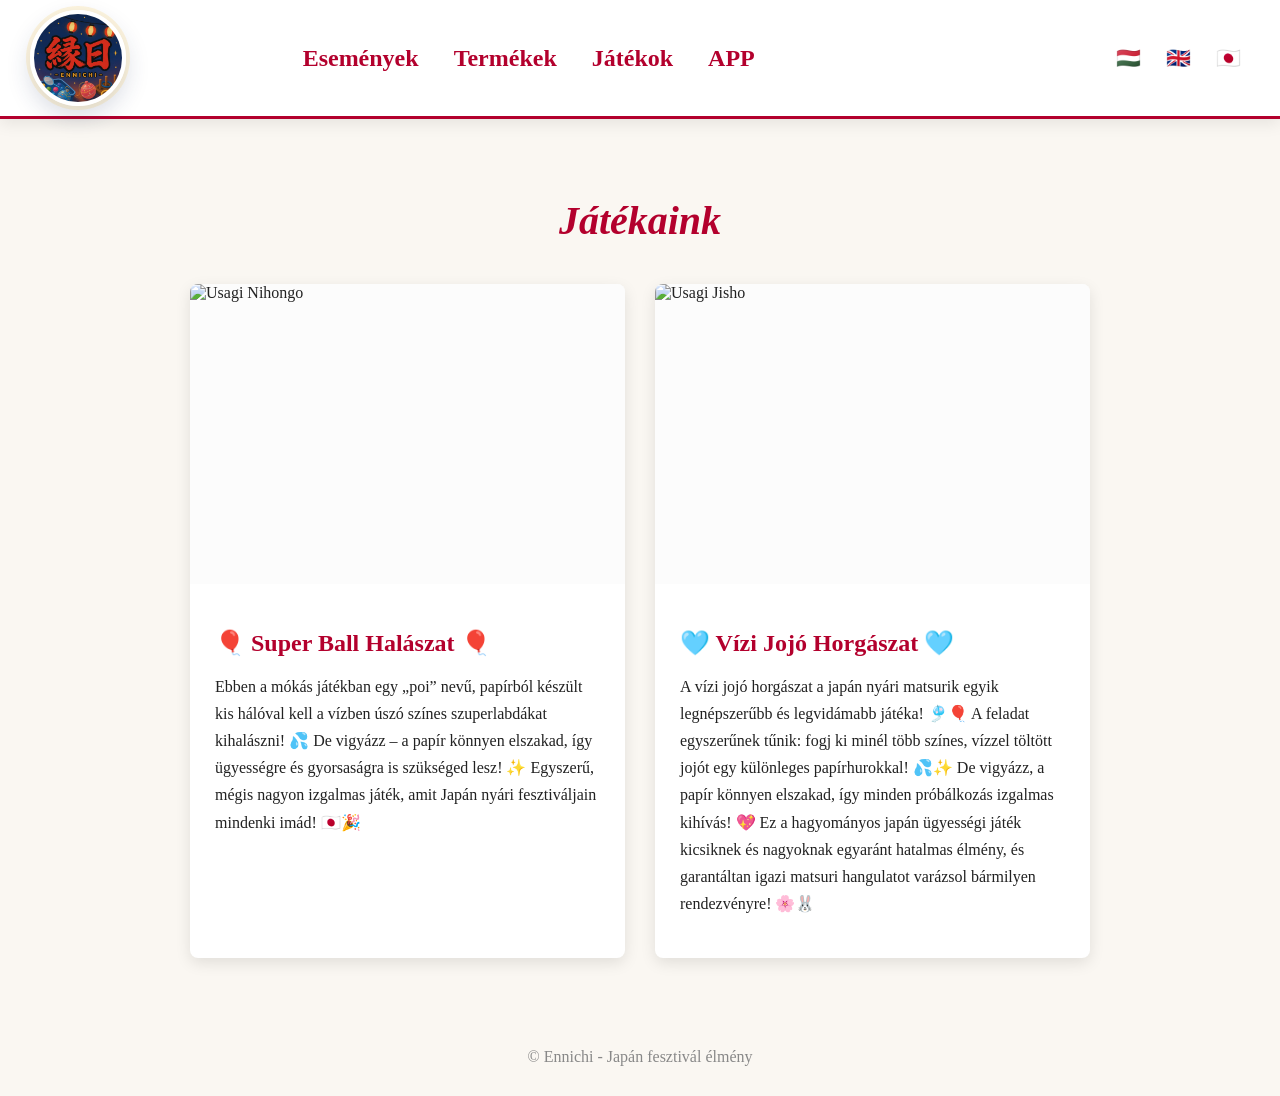
==== app.html @ 73a3ec3d "Add initial HTML structure for the app" ====
<!DOCTYPE html>
<html lang="hu">
<head>
    <meta charset="UTF-8">
    <meta name="viewport" content="width=device-width, initial-scale=1.0">
    <title>APP | Ennichi</title>
    <link href="https://fonts.googleapis.com/css2?family=Montserrat:wght@400;700&family=Playfair+Display:ital,wght@1,700&display=swap" rel="stylesheet">
    <link rel="stylesheet" href="css/style.css">
    <link rel="icon" href="Kepek/ennichi.ico">
</head>
<body>

<nav>
  <a href="index.html" class="logo">
    <img src="Kepek/ennichi.jpg" alt="Ennichi logó" id="logo-img">
  </a>

  <div class="menu">
    <a href="esemenyek.html" id="nav-events">Események</a>
    <a href="termekek.html" id="nav-products">Termékek</a>
    <a href="jatekok.html" id="nav-games">Játékok</a>
    <a href="app.html" id="nav-games">APP</a>
  </div>

  <div class="lang-switcher">
    <button type="button" class="lang-btn active" onclick="setLanguage('hu')" aria-label="Magyar nyelv">🇭🇺</button>
    <button type="button" class="lang-btn" onclick="setLanguage('en')" aria-label="English language">🇬🇧</button>
    <button type="button" class="lang-btn" onclick="setLanguage('jp')" aria-label="日本語">🇯🇵</button>
  </div>
</nav>
    
<main class="container">

    <h1 class="wb-stl-custom1" id="page-heading">Játékaink</h1>

    <div class="games-grid">

        <div class="game-card">
            <img src="https://is1-ssl.mzstatic.com/image/thumb/PurpleSource211/v4/4c/20/84/4c2084ef-0a31-43d9-4554-793fff844f0b/Placeholder.mill/200x200bb-75.webp" alt="Usagi Nihongo" id="alt-usaginihongo">
            <div class="game-content">
                <h2 id="game1-title">Usagi Nihongo</h2>
                <p id="game1-text">
                   https://apps.apple.com/hu/app/usagi-nihongo/id6761908995?l=hu
                </p>
            </div>
        </div>
        
        <div class="game-card">
            <img src="https://is1-ssl.mzstatic.com/image/thumb/PurpleSource211/v4/6b/fc/fd/6bfcfdac-ccae-8989-c1a0-144f498bf41f/Placeholder.mill/200x200bb-75.webp" alt="Usagi Jisho" id="alt-usagijisho">
            <div class="game-content">
                <h2 id="game2-title">Usagi Jisho</h2>
                <p id="game2-text">
                    https://apps.apple.com/hu/app/usagi-jisho/id6811550857?l=hu
                </p>
            </div>
        </div>
     
       
    </div>

</main>
    
<footer id="footer-text">
  © Ennichi - Japán fesztivál élmény
</footer>

<script>
const translations = {
  hu: {
    pageTitle: "Játékok | Ennichi",
    navEvents: "Események",
    navProducts: "Termékek",
    navGames: "Játékok",
    pageHeading: "Játékaink",
    game1Title: "🎈 Super Ball Halászat 🎈",
    game1Text: "Ebben a mókás játékban egy „poi” nevű, papírból készült kis hálóval kell a vízben úszó színes szuperlabdákat kihalászni! 💦 De vigyázz – a papír könnyen elszakad, így ügyességre és gyorsaságra is szükséged lesz! ✨ Egyszerű, mégis nagyon izgalmas játék, amit Japán nyári fesztiváljain mindenki imád! 🇯🇵🎉",
    game2Title: "🩵 Vízi Jojó Horgászat 🩵",
    game2Text: "A vízi jojó horgászat a japán nyári matsurik egyik legnépszerűbb és legvidámabb játéka! 🎐🎈 A feladat egyszerűnek tűnik: fogj ki minél több színes, vízzel töltött jojót egy különleges papírhurokkal! 💦✨ De vigyázz, a papír könnyen elszakad, így minden próbálkozás izgalmas kihívás! 💖 Ez a hagyományos japán ügyességi játék kicsiknek és nagyoknak egyaránt hatalmas élmény, és garantáltan igazi matsuri hangulatot varázsol bármilyen rendezvényre! 🌸🐰",
    game3Title: "🩷 Katanuki 🩷",
    game3Text: "A Katanuki egy hagyományos japán matsuri ügyességi játék, ahol egy apró tű segítségével kell óvatosan kivágni a mintát egy törékeny cukorlapból! 🍭✨ Elsőre könnyűnek tűnhet, de csak biztos kézzel és sok türelemmel sikerül egyben tartani a figurát! 🌸💖 A Katanuki generációk óta a japán fesztiválok kedvence, ahol minden sikeresen kivágott minta igazi kis győzelem! 🎉 Próbáld ki te is, és derítsd ki, sikerül-e hibátlanul teljesítened a kihívást! 🐰🌟",
    game4Title: "🩵 Radír Lottó 🩵",
    game4Text: "A radíros sorsjegy egy mókás szerencsejáték, ahol a nyeremények között aranyos radírok rejtőznek! ✨ Régen az édességboltokban lehetett kapni, így sokaknak igazi nosztalgikus kedvenc! 🍬 Ma is gyakran találkozhatsz vele fesztiválokon, rendezvényeken és iskolai ünnepségeken — egyszerű, mégis nagyon szórakoztató játék, ami mindig meglepetést tartogat! 🎁💫",
    game5Title: "🎀 Senbonbiki 🎀",
    game5Text: "A „Senbonbiki” egy vidám szerencsejáték, amit gyakran láthatsz japán fesztiválokon! 🎉 Előtted rengeteg színes zsinór lóg, és csak annyit kell tenned, hogy kiválasztasz egyet és meghúzod! ✨ A zsinór végén egy meglepetés ajándék vár rád – minden húzás nyer! 🎁 Egyszerű, izgalmas és garantáltan mosolyt csal az arcodra! 😄",
    game6Title: "🎯 Cicás Nyereménygép 🎯",
    game6Text: "A Cicás Nyereménygép egy izgalmas játék, ami a valódi daruautomaták működését utánozza – pont, mint a nagyoknak szóló verziókban! 🤖✨ A cél egyszerű: a vezérlőkarral ügyesen irányítva meg kell ragadnod a gépben lévő dolgokat! 🐰💖 Szuper szórakozás kicsiknek, tele izgalommal és sikerélménnyel — vajon mit sikerül kiszedned? 🎀🎁",
    altLogo: "Ennichi logó",
    altSuperball: "Super Ball Halászat",
    altYoyo: "Vízi Jojó",
    altKatanuki: "Katanuki",
    altRadir: "Radír Lottó",
    altSenbonbiki: "Senbonbiki",
    altCatmachine: "Cicás Nyereménygép",
    moreText: "Minden eseményre változó játékválogatással készülünk, így az adott rendezvényen elérhető játékok eltérhetnek.",
    footerText: "© Ennichi - Japán fesztivál élmény"
  },
  en: {
    pageTitle: "Games | Ennichi",
    navEvents: "Events",
    navProducts: "Products",
    navGames: "Games",
    pageHeading: "Our Games",
    game1Title: "🎈 Super Ball Fishing 🎈",
    game1Text: "In this fun game, you use a small paper scoop called a poi to catch colorful super balls floating in water. 💦 Be careful — the paper tears easily, so you will need both skill and quick hands. ✨ It is simple, exciting, and loved by everyone at Japanese summer festivals. 🇯🇵🎉",
    game2Title: "🩵 Water Yo-Yo Fishing 🩵",
    game2Text: "Water yo-yo fishing is one of the most popular and cheerful games at Japanese summer matsuri festivals. 🎐🎈 The task looks easy: catch as many colorful water-filled yo-yos as you can with a special paper loop. 💦✨ But watch out, the paper breaks easily, so every try is an exciting challenge. 💖 This traditional Japanese skill game is a big hit with both children and adults and brings real matsuri atmosphere to any event. 🌸🐰",
    game3Title: "🩷 Katanuki 🩷",
    game3Text: "Katanuki is a traditional Japanese festival skill game where you carefully cut out a shape from a fragile candy sheet using a small needle. 🍭✨ It may look easy at first, but only a steady hand and a lot of patience will keep the figure intact. 🌸💖 Katanuki has been a favorite at Japanese festivals for generations, and every successfully cut shape feels like a small victory. 🎉 Try it and see whether you can complete the challenge perfectly. 🐰🌟",
    game4Title: "🩵 Eraser Lottery 🩵",
    game4Text: "The eraser lottery is a fun game of chance where cute erasers are hidden among the prizes. ✨ In the past, it was often sold in candy shops, which makes it a nostalgic favorite for many people. 🍬 Even today, you can often find it at festivals, events, and school celebrations — a simple but very entertaining game that always holds a surprise. 🎁💫",
    game5Title: "🎀 Senbonbiki 🎀",
    game5Text: "Senbonbiki is a cheerful game of chance often seen at Japanese festivals. 🎉 Many colorful strings hang in front of you, and all you have to do is choose one and pull it. ✨ A surprise gift waits at the end of the string — every pull wins a prize. 🎁 It is simple, exciting, and guaranteed to bring a smile to your face. 😄",
    game6Title: "🎯 Cat Prize Machine 🎯",
    game6Text: "The Cat Prize Machine is an exciting game that imitates the way real claw machines work — just like the larger arcade versions. 🤖✨ The goal is simple: use the control lever skillfully to grab the items inside the machine. 🐰💖 It is great fun for children, full of excitement and a sense of achievement — what will you manage to win? 🎀🎁",
    altLogo: "Ennichi logo",
    altSuperball: "Super Ball Fishing",
    altYoyo: "Water Yo-Yo Fishing",
    altKatanuki: "Katanuki",
    altRadir: "Eraser Lottery",
    altSenbonbiki: "Senbonbiki",
    altCatmachine: "Cat Prize Machine",
    moreText: "We prepare a changing selection of games for each event, so the games available may vary from one venue to another.",
    footerText: "© Ennichi - Japanese festival experience"
  },
  jp: {
    pageTitle: "ゲーム | Ennichi",
    navEvents: "イベント",
    navProducts: "商品",
    navGames: "ゲーム",
    pageHeading: "ゲーム紹介",
    game1Title: "🎈 スーパーボールすくい 🎈",
    game1Text: "この楽しい遊びでは、「ポイ」と呼ばれる紙の小さな網を使って、水に浮かぶカラフルなスーパーボールをすくいます。💦 でも気をつけてください。紙はすぐに破れてしまうので、器用さと素早さが必要です。✨ シンプルですがとても盛り上がる、日本の夏祭りで大人気の遊びです。🇯🇵🎉",
    game2Title: "🩵 水ヨーヨーつり 🩵",
    game2Text: "水ヨーヨーつりは、日本の夏祭りでとても人気のある楽しい遊びの一つです。🎐🎈 特別な紙の輪を使って、水の入ったカラフルなヨーヨーをできるだけ多く釣り上げます。💦✨ ただし紙は切れやすいので、毎回がドキドキの挑戦です。💖 子どもから大人まで楽しめる、まつりらしい雰囲気いっぱいの伝統的な遊びです。🌸🐰",
    game3Title: "🩷 型抜き 🩷",
    game3Text: "型抜きは、日本の祭りで親しまれている伝統的な遊びです。小さな針を使って、もろい砂糖板から模様を丁寧に切り抜きます。🍭✨ 一見簡単そうに見えますが、形を崩さずに仕上げるには、安定した手とたくさんの忍耐が必要です。🌸💖 何世代にもわたって愛されてきた祭りの定番で、うまく切り抜けたときの達成感は格別です。🎉 あなたもぜひ挑戦してみてください。🐰🌟",
    game4Title: "🩵 消しゴムくじ 🩵",
    game4Text: "消しゴムくじは、かわいい消しゴムが景品になっている楽しいくじ引きです。✨ 昔は駄菓子屋でよく売られていたので、多くの人にとって懐かしい存在です。🍬 今でもお祭りやイベント、学校行事などで見かけることがあり、シンプルなのにとても楽しく、いつもワクワクする驚きがあります。🎁💫",
    game5Title: "🎀 千本引き 🎀",
    game5Text: "千本引きは、日本のお祭りでよく見られる楽しいくじ遊びです。🎉 目の前にたくさんのカラフルなひもが垂れていて、その中から一本選んで引くだけです。✨ ひもの先にはサプライズの景品が待っていて、どれを引いても当たりです。🎁 シンプルでワクワクする、思わず笑顔になる遊びです。😄",
    game6Title: "🎯 ねこクレーンゲーム 🎯",
    game6Text: "ねこクレーンゲームは、本物のクレーンゲームの仕組みを再現したワクワクする遊びです。🤖✨ レバーを上手に操作して、中に入っている景品をつかむのが目標です。🐰💖 子どもたちに大人気で、ドキドキと達成感をたっぷり味わえます。どんな景品が取れるでしょうか。🎀🎁",
    altLogo: "Ennichi ロゴ",
    altSuperball: "スーパーボールすくい",
    altYoyo: "水ヨーヨーつり",
    altKatanuki: "型抜き",
    altRadir: "消しゴムくじ",
    altSenbonbiki: "千本引き",
    altCatmachine: "ねこクレーンゲーム",
    moreText: "各イベントごとに異なるゲームを用意しているため、会場によって遊べるゲームは異なる場合があります。",
    footerText: "© Ennichi - 日本のお祭り体験"
  }
};

function setLanguage(lang) {
  try {
    localStorage.setItem("selectedLanguage", lang);
  } catch (e) {}

  document.documentElement.lang = lang;
  document.title = translations[lang].pageTitle;

  document.getElementById("nav-events").textContent = translations[lang].navEvents;
  document.getElementById("nav-products").textContent = translations[lang].navProducts;
  document.getElementById("nav-games").textContent = translations[lang].navGames;
  document.getElementById("page-heading").textContent = translations[lang].pageHeading;

  document.getElementById("game1-title").textContent = translations[lang].game1Title;
  document.getElementById("game1-text").textContent = translations[lang].game1Text;
  document.getElementById("game2-title").textContent = translations[lang].game2Title;
  document.getElementById("game2-text").textContent = translations[lang].game2Text;
  document.getElementById("game3-title").textContent = translations[lang].game3Title;
  document.getElementById("game3-text").textContent = translations[lang].game3Text;
  document.getElementById("game4-title").textContent = translations[lang].game4Title;
  document.getElementById("game4-text").textContent = translations[lang].game4Text;
  document.getElementById("game5-title").textContent = translations[lang].game5Title;
  document.getElementById("game5-text").textContent = translations[lang].game5Text;
  document.getElementById("game6-title").textContent = translations[lang].game6Title;
  document.getElementById("game6-text").textContent = translations[lang].game6Text;

  document.getElementById("logo-img").alt = translations[lang].altLogo;
  document.getElementById("alt-superball").alt = translations[lang].altSuperball;
  document.getElementById("alt-yoyo").alt = translations[lang].altYoyo;
  document.getElementById("alt-katanuki").alt = translations[lang].altKatanuki;
  document.getElementById("alt-radir").alt = translations[lang].altRadir;
  document.getElementById("alt-senbonbiki").alt = translations[lang].altSenbonbiki;
  document.getElementById("alt-catmachine").alt = translations[lang].altCatmachine;
  document.getElementById("more-text").textContent = translations[lang].moreText;
  document.getElementById("footer-text").textContent = translations[lang].footerText;

  document.querySelectorAll(".lang-btn").forEach(btn => btn.classList.remove("active"));
  document.querySelector(`[onclick="setLanguage('${lang}')"]`).classList.add("active");
}

document.addEventListener("DOMContentLoaded", function () {
  let savedLanguage = "hu";

  try {
    savedLanguage = localStorage.getItem("selectedLanguage") || "hu";
  } catch (e) {}

  setLanguage(savedLanguage);
});
</script>
    
</body>
</html>
---- css/style.css ----
body {
    margin: 0;
    padding-top: 150px; /* MÓDOSÍTVA: Nagyobb hely a menünek, hogy ne takarjon ki semmit */
    font-family: 'Noto Serif JP', serif;
    background: #faf7f2;
    color: #222;
}

header {
    background: linear-gradient(135deg, #e6002d, #ff3b5c);
    color: white;
    text-align: center;
    padding: 70px 20px;
}

nav {
    position: fixed;
    top: 0;
    left: 0;
    right: 0;

    display: flex;
    align-items: center;

    background: rgba(255,255,255,.95);
    backdrop-filter: blur(10px);

    padding: 10px 30px;

    border-bottom: 3px solid #b3002d;

    box-shadow: 0 5px 15px rgba(0,0,0,.08);

    z-index: 1000;
}

nav a{
    color:#b3002d;
    text-decoration:none;
    font-weight:bold;
    transition:.2s;
}

nav a:hover{
    color:#b3002d;
    transform:translateY(-2px);
}

.lang-switcher {
    display: flex;
    align-items: center;
    gap: 8px;
    margin-left: auto;
}

.lang-btn {
    width: 42px;
    height: 42px;
    border: 0px solid rgba(36, 24, 22, 0.12);
    border-radius: 50%;
    background: rgba(255,255,255,0.75);
    display: flex;
    align-items: center;
    justify-content: center;
    font-size: 20px;
    cursor: pointer;
    transition: 0.2s ease;
}

.container {
    max-width: 900px;
    margin: auto;
    padding: 20px;
}

.card {
    background: white;
    margin: 15px 0;
    padding: 22px;
    border-radius: 8px;
    border-left:4px solid #b3002d;
    box-shadow: 0 4px 12px rgba(0,0,0,.06);
}

.card h2 {
    color: #b3002d;
    margin-top: 0;
}

.wb-stl-custom1 {
    font-family: 'Zen Old Mincho', serif;
    font-size: 40px;
    font-style: italic;
    color: #b3002d;
    text-align: center;
}

.button{
    display:inline-block;
    background:#b3002d;
    color:white;
    padding:12px 24px;
    border-radius:6px;
    text-decoration:none;
    font-weight:bold;
}

.button:hover{
    background:#c50025;
}

footer{
    text-align:center;
    padding:30px;
    color:#888;
}

.logo{
    display:flex;
    align-items:center;
}

.logo img {
    width: 88px;
    height: 88px;
    border-radius: 50%;
    object-fit: cover;
    border: 4px solid rgba(255,255,255,0.92);
    box-shadow:
        0 0 0 4px rgba(243, 200, 91, 0.20),
        0 10px 24px rgba(36, 52, 93, 0.18);
    transition: transform 0.25s ease, box-shadow 0.25s ease;
}

.logo img:hover {
    transform: scale(1.05) rotate(-1deg);
    box-shadow:
        0 0 0 6px rgba(255, 143, 177, 0.18),
        0 14px 28px rgba(36, 52, 93, 0.22);
}

/* ======== Termékek ======== */

.products{
    display:grid;
    grid-template-columns:repeat(auto-fit,minmax(220px,1fr));
    gap:25px;
    margin-top:40px;
}

.product{
    background:white;
    border-radius:8px;
    overflow:hidden;
    box-shadow:0 6px 18px rgba(0,0,0,.08);
    transition:.25s;
}

.product:hover{
    transform:translateY(-2px);
    box-shadow:0 12px 25px rgba(0,0,0,.15);
}

/* Lekicsinyíti a képet levágás helyett */
.product img{
    width:100%;
    height:240px;
    object-fit: contain;
    background-color: #fcfcfc;
    display:block;
}

.product h3{
    padding:15px;
    font-size:17px;
    text-align:center;
    color:#b3002d;
}

.info-box{
    margin-top:50px;
    background:#fff0f3;
    padding:30px;
    border-radius:15px;
    text-align:center;
    border:2px solid #ffd5dd;
}

.info-box h2{
    color:#b3002d;
    margin-top:0;
}

.menu{
    display:flex;
    gap:35px;
    margin:0 auto;
}

.insta {
    margin-top: 24px;
    display: flex;
    justify-content: center;
}

.insta a {
    position: relative;
    display: flex;
    align-items: center;
    justify-content: center;

    min-width: 200px;
    padding: 12px 18px 12px 62px;
    border-radius: 999px;
    text-decoration: none;

    background: linear-gradient(135deg, #fdf6ee 0%, #f5e8d7 100%);
    border: 1px solid rgba(202, 162, 75, 0.35);
    box-shadow: 0 6px 16px rgba(36, 24, 22, 0.08);
}

.insta a:hover {
    transform: translateY(-2px);
    box-shadow: 0 10px 22px rgba(36, 24, 22, 0.12);
    transition: 0.22s ease;
}

.insta-icon {
    position: absolute;
    left: 18px;
    top: 50%;
    transform: translateY(-50%);

    width: 46px;
    height: 46px;
    border-radius: 50%;

    display: flex;
    align-items: center;
    justify-content: center;

    background: linear-gradient(180deg, #b2262c 0%, #8f1d22 100%);
    box-shadow: 0 8px 18px rgba(159, 29, 34, 0.22);
    flex-shrink: 0;
}

.insta-icon svg {
    width: 22px;
    height: 22px;
    fill: #fff8f0;
    display: block;
}

.insta-text {
    width: 100%;
    text-align: center;
    line-height: 1.15;
}

.insta-text strong {
    display: block;
    font-size: 17px;
    font-weight: 700;
    color: #24324d;
}

.insta-text small {
    display: block;
    margin-top: 4px;
    font-size: 13px;
    color: #7a5f52;
}

/* ÚJ SZABÁLY: Megnövelt betűméret és függőleges igazítás a szöveges menüpontoknak */
.menu a {
    font-size: 24px; 
    display: flex;
    align-items: center;
}

/* ======== Játékok ======== */
.games-grid{
    display:grid;
    grid-template-columns:repeat(auto-fit,minmax(320px,1fr));
    gap:30px;
    margin:40px 0;
}

.game-card{
    background:#fff;
    border-radius:8px;
    overflow:hidden;
    box-shadow:0 5px 15px rgba(0,0,0,.1);
    transition:.3s;
}

.game-card:hover{
    transform:translateY(-6px);
    box-shadow:0 12px 30px rgba(0,0,0,.15);
}

.game-card img {
    width: 100%;
    height: 300px;
    object-fit: contain;        /* Kivágás helyett belekicsinyíti a keretbe */
    background-color: #fcfcfc;  /* Halvány háttér az üresen maradó oldalsó részeknek */
    display: block;
}

.game-content{
    padding:25px;
}

.game-content h2{
    color:#b3002d;
    margin-bottom:15px;
}

.game-content p{
    line-height:1.7;
}

/* ======== Galéria ======== */

.gallery-preview {
    display: grid;
    grid-template-columns: repeat(3, 1fr);
    gap: 14px;
    margin-top: 20px;
}

.gallery-thumb-open {
    padding: 0;
    border: none;
    background: none;
    cursor: pointer;
    border-radius: 14px;
    overflow: hidden;
}

.gallery-thumb-open img {
    width: 100%;
    height: 170px;
    object-fit: cover;
    border-radius: 14px;
    border: 1px solid rgba(36, 24, 22, 0.08);
    box-shadow: 0 5px 14px rgba(36, 24, 22, 0.08);
    transition: transform 0.22s ease, box-shadow 0.22s ease;
    background: #fffaf4;
    display: block;
}

.gallery-thumb-open:hover img {
    transform: scale(1.03);
    box-shadow: 0 10px 24px rgba(36, 24, 22, 0.16);
}

.gallery-actions {
    margin-top: 20px;
    display: flex;
    justify-content: center;
}

.gallery-open-all {
    display: inline-flex;
    align-items: center;
    justify-content: center;
    min-height: 46px;
    padding: 12px 24px;
    border: 1px solid rgba(202, 162, 75, 0.35);
    border-radius: 999px;
    background: linear-gradient(180deg, #9f1d22 0%, #7d171b 100%);
    color: #fff8f0;
    font-family: 'Noto Serif JP', serif;
    font-size: 16px;
    font-weight: 700;
    letter-spacing: 0.02em;
    box-shadow: 0 8px 18px rgba(159, 29, 34, 0.20);
    cursor: pointer;
    transition: transform 0.22s ease, box-shadow 0.22s ease, background 0.22s ease;
}

.gallery-open-all:hover {
    transform: translateY(-2px);
    background: linear-gradient(180deg, #b2262c 0%, #8b1d21 100%);
    box-shadow: 0 12px 24px rgba(159, 29, 34, 0.28);
}

.gallery-open-all:active {
    transform: translateY(0);
}

.gallery-open-all:focus-visible {
    outline: 2px solid #caa24b;
    outline-offset: 3px;
}

.custom-gallery-modal {
    position: fixed;
    inset: 0;
    z-index: 9999;
    display: none;
}

.custom-gallery-modal.open {
    display: block;
}

.custom-gallery-backdrop {
    position: absolute;
    inset: 0;
    background: rgba(20, 14, 12, 0.86);
    backdrop-filter: blur(8px);
}

.custom-gallery-content {
    position: relative;
    z-index: 2;
    width: min(1100px, calc(100% - 32px));
    margin: 32px auto;
    padding: 24px 24px 18px;
    background: rgba(35, 24, 22, 0.22);
    border: 1px solid rgba(255,255,255,0.10);
    border-radius: 22px;
    box-shadow: 0 20px 50px rgba(0,0,0,0.30);
}

.custom-gallery-main {
    display: flex;
    align-items: center;
    justify-content: center;
    min-height: 58vh;
    padding: 12px 56px;
}

.custom-gallery-main img {
    max-width: 100%;
    max-height: 68vh;
    border-radius: 16px;
    box-shadow: 0 18px 40px rgba(0,0,0,0.28);
    background: #fff;
}

.custom-gallery-close {
    position: absolute;
    top: 14px;
    right: 14px;
    width: 42px;
    height: 42px;
    border: none;
    border-radius: 50%;
    cursor: pointer;
    font-size: 22px;
    color: #fff8f0;
    background: rgba(255,255,255,0.10);
    backdrop-filter: blur(6px);
}

.custom-gallery-close:hover {
    background: rgba(255,255,255,0.18);
}

.custom-gallery-nav {
    position: absolute;
    top: 50%;
    transform: translateY(-50%);
    width: 52px;
    height: 52px;
    border: none;
    border-radius: 50%;
    cursor: pointer;
    font-size: 28px;
    color: #fff8f0;
    background: rgba(255,255,255,0.10);
    backdrop-filter: blur(6px);
    z-index: 3;
}

.custom-gallery-nav:hover {
    background: rgba(255,255,255,0.18);
}

.custom-gallery-nav.prev {
    left: 16px;
}

.custom-gallery-nav.next {
    right: 16px;
}

.custom-gallery-thumbs {
    display: flex;
    gap: 10px;
    overflow-x: auto;
    padding-top: 12px;
    margin-top: 10px;
}

.custom-gallery-thumbs::-webkit-scrollbar {
    height: 8px;
}

.custom-gallery-thumbs::-webkit-scrollbar-thumb {
    background: rgba(255,255,255,0.22);
    border-radius: 999px;
}

.custom-gallery-thumb {
    flex: 0 0 auto;
    width: 88px;
    height: 88px;
    padding: 0;
    border: 2px solid transparent;
    border-radius: 12px;
    overflow: hidden;
    cursor: pointer;
    background: none;
    opacity: 0.7;
    transition: opacity 0.2s ease, transform 0.2s ease, border-color 0.2s ease;
}

.custom-gallery-thumb img {
    width: 100%;
    height: 100%;
    object-fit: cover;
    display: block;
}

.custom-gallery-thumb:hover {
    opacity: 1;
    transform: translateY(-2px);
}

.custom-gallery-thumb.active {
    opacity: 1;
    border-color: #caa24b;
}

body.gallery-open {
    overflow: hidden;
}

@media (max-width: 768px) {
    .gallery-preview {
        grid-template-columns: repeat(2, 1fr);
    }

    .gallery-thumb-open img {
        height: 140px;
    }

    .custom-gallery-content {
        width: calc(100% - 20px);
        margin: 10px auto;
        padding: 18px 12px 14px;
        border-radius: 16px;
    }

    .custom-gallery-main {
        min-height: 44vh;
        padding: 18px 36px;
    }

    .custom-gallery-main img {
        max-height: 52vh;
    }

    .custom-gallery-nav {
        width: 42px;
        height: 42px;
        font-size: 24px;
    }

    .custom-gallery-thumb {
        width: 72px;
        height: 72px;
    }
}


.gallery-open-btn:hover {
    transform: translateY(-2px);
    box-shadow: 0 10px 22px rgba(36, 24, 22, 0.12);
}

/* ======== Mobil Nézet (768px alatti kijelzők) ======== */
@media (max-width: 768px) {
    nav {
        flex-direction: column; /* Egymás alá rakja a logót és a menüt */
        padding: 15px 10px;     /* Kevesebb belső helyet hagy a széleken */
    }

    .logo img {
        width: 80px;            /* Mobilon elég a kisebb, 80px-es logó */
        height: 80px;
        margin-bottom: 10px;    /* Távolság a logó és a menüpontok között */
    }

    .menu {
        width: 100%;
        justify-content: center; /* Középre igazítja a menüpontokat */
        gap: 20px;              /* Kicsit közelebb hozza a gombokat egymáshoz */
    }

    .menu a {
        font-size: 16px;        /* Mobilon az olvasható, de kompakt méret */
    }

    body {
        padding-top: 170px;     /* Megnövelt hely az egymás alá került elemeknek */
    }
}

/* ======== LIGHTBOX NYILAK KÉNYELMES JAVÍTÁSA (ÚJ) ======== */

/* Balra nyíl generálása */
.lb-nav a.lb-prev {
    background-image: none !important;
    opacity: 1 !important;
    display: flex !important;
    align-items: center;
    justify-content: flex-start;
    padding-left: 20px;
}
.lb-nav a.lb-prev::before {
    content: "❮";
    font-size: 34px;
    color: white;
    text-shadow: 0 2px 10px rgba(0,0,0,0.5);
    visibility: visible;
}

/* Jobbra nyíl generálása */
.lb-nav a.lb-next {
    background-image: none !important;
    opacity: 1 !important;
    display: flex !important;
    align-items: center;
    justify-content: flex-end;
    padding-right: 20px;
}
.lb-nav a.lb-next::before {
    content: "❯";
    font-size: 34px;
    color: white;
    text-shadow: 0 2px 10px rgba(0,0,0,0.5);
    visibility: visible;
}

/* Halványítás effekt az egérmutatóhoz */
.lb-nav a.lb-prev::before, .lb-nav a.lb-next::before {
    opacity: 0.5;
    transition: opacity 0.2s;
}
.lb-nav a.lb-prev:hover::before, .lb-nav a.lb-next:hover::before {
    opacity: 1;
}

.goverlay{
    backdrop-filter: blur(8px);
    background: rgba(0,0,0,.8);
}

.gclose,
.gnext,
.gprev{
    color:#fff;
}

.gslide-image img{
    border-radius:15px;
}
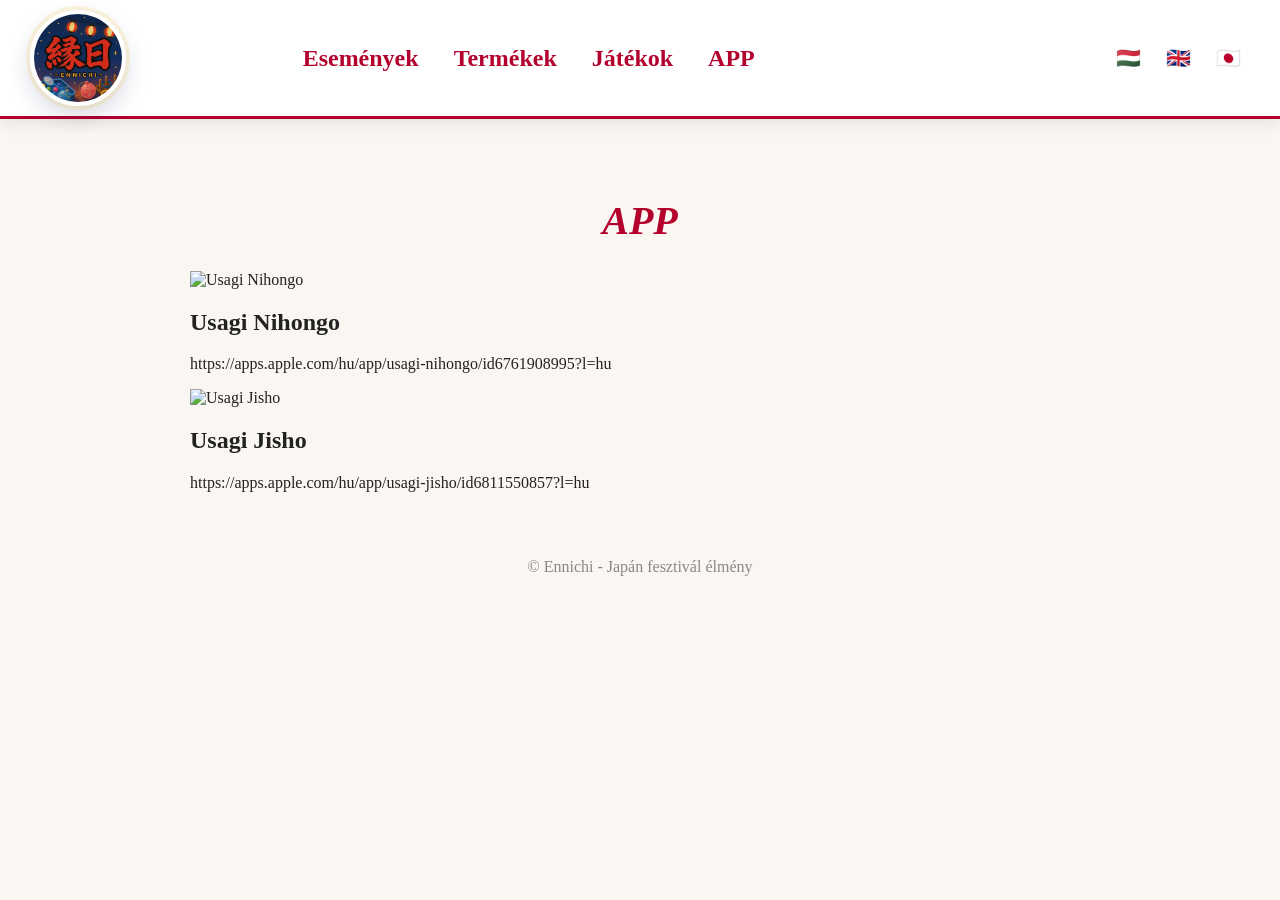
==== commit afc0b31b: "Update game section to app section in HTML" ====
--- a/app.html
+++ b/app.html
@@ -31,25 +31,25 @@
     
 <main class="container">
 
-    <h1 class="wb-stl-custom1" id="page-heading">Játékaink</h1>
+    <h1 class="wb-stl-custom1" id="page-heading">APP</h1>
 
-    <div class="games-grid">
+    <div class="apps-grid">
 
-        <div class="game-card">
+        <div class="app-card">
             <img src="https://is1-ssl.mzstatic.com/image/thumb/PurpleSource211/v4/4c/20/84/4c2084ef-0a31-43d9-4554-793fff844f0b/Placeholder.mill/200x200bb-75.webp" alt="Usagi Nihongo" id="alt-usaginihongo">
-            <div class="game-content">
-                <h2 id="game1-title">Usagi Nihongo</h2>
-                <p id="game1-text">
+            <div class="app-content">
+                <h2 id="app1-title">Usagi Nihongo</h2>
+                <p id="app1-text">
                    https://apps.apple.com/hu/app/usagi-nihongo/id6761908995?l=hu
                 </p>
             </div>
         </div>
         
-        <div class="game-card">
+        <div class="app-card">
             <img src="https://is1-ssl.mzstatic.com/image/thumb/PurpleSource211/v4/6b/fc/fd/6bfcfdac-ccae-8989-c1a0-144f498bf41f/Placeholder.mill/200x200bb-75.webp" alt="Usagi Jisho" id="alt-usagijisho">
-            <div class="game-content">
-                <h2 id="game2-title">Usagi Jisho</h2>
-                <p id="game2-text">
+            <div class="app-content">
+                <h2 id="app2-title">Usagi Jisho</h2>
+                <p id="app2-text">
                     https://apps.apple.com/hu/app/usagi-jisho/id6811550857?l=hu
                 </p>
             </div>
@@ -71,27 +71,13 @@
     navEvents: "Események",
     navProducts: "Termékek",
     navGames: "Játékok",
-    pageHeading: "Játékaink",
-    game1Title: "🎈 Super Ball Halászat 🎈",
-    game1Text: "Ebben a mókás játékban egy „poi” nevű, papírból készült kis hálóval kell a vízben úszó színes szuperlabdákat kihalászni! 💦 De vigyázz – a papír könnyen elszakad, így ügyességre és gyorsaságra is szükséged lesz! ✨ Egyszerű, mégis nagyon izgalmas játék, amit Japán nyári fesztiváljain mindenki imád! 🇯🇵🎉",
-    game2Title: "🩵 Vízi Jojó Horgászat 🩵",
-    game2Text: "A vízi jojó horgászat a japán nyári matsurik egyik legnépszerűbb és legvidámabb játéka! 🎐🎈 A feladat egyszerűnek tűnik: fogj ki minél több színes, vízzel töltött jojót egy különleges papírhurokkal! 💦✨ De vigyázz, a papír könnyen elszakad, így minden próbálkozás izgalmas kihívás! 💖 Ez a hagyományos japán ügyességi játék kicsiknek és nagyoknak egyaránt hatalmas élmény, és garantáltan igazi matsuri hangulatot varázsol bármilyen rendezvényre! 🌸🐰",
-    game3Title: "🩷 Katanuki 🩷",
-    game3Text: "A Katanuki egy hagyományos japán matsuri ügyességi játék, ahol egy apró tű segítségével kell óvatosan kivágni a mintát egy törékeny cukorlapból! 🍭✨ Elsőre könnyűnek tűnhet, de csak biztos kézzel és sok türelemmel sikerül egyben tartani a figurát! 🌸💖 A Katanuki generációk óta a japán fesztiválok kedvence, ahol minden sikeresen kivágott minta igazi kis győzelem! 🎉 Próbáld ki te is, és derítsd ki, sikerül-e hibátlanul teljesítened a kihívást! 🐰🌟",
-    game4Title: "🩵 Radír Lottó 🩵",
-    game4Text: "A radíros sorsjegy egy mókás szerencsejáték, ahol a nyeremények között aranyos radírok rejtőznek! ✨ Régen az édességboltokban lehetett kapni, így sokaknak igazi nosztalgikus kedvenc! 🍬 Ma is gyakran találkozhatsz vele fesztiválokon, rendezvényeken és iskolai ünnepségeken — egyszerű, mégis nagyon szórakoztató játék, ami mindig meglepetést tartogat! 🎁💫",
-    game5Title: "🎀 Senbonbiki 🎀",
-    game5Text: "A „Senbonbiki” egy vidám szerencsejáték, amit gyakran láthatsz japán fesztiválokon! 🎉 Előtted rengeteg színes zsinór lóg, és csak annyit kell tenned, hogy kiválasztasz egyet és meghúzod! ✨ A zsinór végén egy meglepetés ajándék vár rád – minden húzás nyer! 🎁 Egyszerű, izgalmas és garantáltan mosolyt csal az arcodra! 😄",
-    game6Title: "🎯 Cicás Nyereménygép 🎯",
-    game6Text: "A Cicás Nyereménygép egy izgalmas játék, ami a valódi daruautomaták működését utánozza – pont, mint a nagyoknak szóló verziókban! 🤖✨ A cél egyszerű: a vezérlőkarral ügyesen irányítva meg kell ragadnod a gépben lévő dolgokat! 🐰💖 Szuper szórakozás kicsiknek, tele izgalommal és sikerélménnyel — vajon mit sikerül kiszedned? 🎀🎁",
+    pageHeading: "APP",
+    app1Title: "Usagi Nihongo",
+    app1Text: "",
+    app2Title: "Usagi Jisho",
+    app2Text: "",
     altLogo: "Ennichi logó",
-    altSuperball: "Super Ball Halászat",
-    altYoyo: "Vízi Jojó",
-    altKatanuki: "Katanuki",
-    altRadir: "Radír Lottó",
-    altSenbonbiki: "Senbonbiki",
-    altCatmachine: "Cicás Nyereménygép",
-    moreText: "Minden eseményre változó játékválogatással készülünk, így az adott rendezvényen elérhető játékok eltérhetnek.",
+
     footerText: "© Ennichi - Japán fesztivál élmény"
   },
   en: {
@@ -99,27 +85,12 @@
     navEvents: "Events",
     navProducts: "Products",
     navGames: "Games",
-    pageHeading: "Our Games",
-    game1Title: "🎈 Super Ball Fishing 🎈",
-    game1Text: "In this fun game, you use a small paper scoop called a poi to catch colorful super balls floating in water. 💦 Be careful — the paper tears easily, so you will need both skill and quick hands. ✨ It is simple, exciting, and loved by everyone at Japanese summer festivals. 🇯🇵🎉",
-    game2Title: "🩵 Water Yo-Yo Fishing 🩵",
-    game2Text: "Water yo-yo fishing is one of the most popular and cheerful games at Japanese summer matsuri festivals. 🎐🎈 The task looks easy: catch as many colorful water-filled yo-yos as you can with a special paper loop. 💦✨ But watch out, the paper breaks easily, so every try is an exciting challenge. 💖 This traditional Japanese skill game is a big hit with both children and adults and brings real matsuri atmosphere to any event. 🌸🐰",
-    game3Title: "🩷 Katanuki 🩷",
-    game3Text: "Katanuki is a traditional Japanese festival skill game where you carefully cut out a shape from a fragile candy sheet using a small needle. 🍭✨ It may look easy at first, but only a steady hand and a lot of patience will keep the figure intact. 🌸💖 Katanuki has been a favorite at Japanese festivals for generations, and every successfully cut shape feels like a small victory. 🎉 Try it and see whether you can complete the challenge perfectly. 🐰🌟",
-    game4Title: "🩵 Eraser Lottery 🩵",
-    game4Text: "The eraser lottery is a fun game of chance where cute erasers are hidden among the prizes. ✨ In the past, it was often sold in candy shops, which makes it a nostalgic favorite for many people. 🍬 Even today, you can often find it at festivals, events, and school celebrations — a simple but very entertaining game that always holds a surprise. 🎁💫",
-    game5Title: "🎀 Senbonbiki 🎀",
-    game5Text: "Senbonbiki is a cheerful game of chance often seen at Japanese festivals. 🎉 Many colorful strings hang in front of you, and all you have to do is choose one and pull it. ✨ A surprise gift waits at the end of the string — every pull wins a prize. 🎁 It is simple, exciting, and guaranteed to bring a smile to your face. 😄",
-    game6Title: "🎯 Cat Prize Machine 🎯",
-    game6Text: "The Cat Prize Machine is an exciting game that imitates the way real claw machines work — just like the larger arcade versions. 🤖✨ The goal is simple: use the control lever skillfully to grab the items inside the machine. 🐰💖 It is great fun for children, full of excitement and a sense of achievement — what will you manage to win? 🎀🎁",
+    pageHeading: "Our APP",
+    app1Title: "Usagi Nihongo",
+    app1Text: "",
+    app2Title: "Usagi Jisho",
+    app2Text: "",
     altLogo: "Ennichi logo",
-    altSuperball: "Super Ball Fishing",
-    altYoyo: "Water Yo-Yo Fishing",
-    altKatanuki: "Katanuki",
-    altRadir: "Eraser Lottery",
-    altSenbonbiki: "Senbonbiki",
-    altCatmachine: "Cat Prize Machine",
-    moreText: "We prepare a changing selection of games for each event, so the games available may vary from one venue to another.",
     footerText: "© Ennichi - Japanese festival experience"
   },
   jp: {
@@ -127,27 +98,12 @@
     navEvents: "イベント",
     navProducts: "商品",
     navGames: "ゲーム",
-    pageHeading: "ゲーム紹介",
-    game1Title: "🎈 スーパーボールすくい 🎈",
-    game1Text: "この楽しい遊びでは、「ポイ」と呼ばれる紙の小さな網を使って、水に浮かぶカラフルなスーパーボールをすくいます。💦 でも気をつけてください。紙はすぐに破れてしまうので、器用さと素早さが必要です。✨ シンプルですがとても盛り上がる、日本の夏祭りで大人気の遊びです。🇯🇵🎉",
-    game2Title: "🩵 水ヨーヨーつり 🩵",
-    game2Text: "水ヨーヨーつりは、日本の夏祭りでとても人気のある楽しい遊びの一つです。🎐🎈 特別な紙の輪を使って、水の入ったカラフルなヨーヨーをできるだけ多く釣り上げます。💦✨ ただし紙は切れやすいので、毎回がドキドキの挑戦です。💖 子どもから大人まで楽しめる、まつりらしい雰囲気いっぱいの伝統的な遊びです。🌸🐰",
-    game3Title: "🩷 型抜き 🩷",
-    game3Text: "型抜きは、日本の祭りで親しまれている伝統的な遊びです。小さな針を使って、もろい砂糖板から模様を丁寧に切り抜きます。🍭✨ 一見簡単そうに見えますが、形を崩さずに仕上げるには、安定した手とたくさんの忍耐が必要です。🌸💖 何世代にもわたって愛されてきた祭りの定番で、うまく切り抜けたときの達成感は格別です。🎉 あなたもぜひ挑戦してみてください。🐰🌟",
-    game4Title: "🩵 消しゴムくじ 🩵",
-    game4Text: "消しゴムくじは、かわいい消しゴムが景品になっている楽しいくじ引きです。✨ 昔は駄菓子屋でよく売られていたので、多くの人にとって懐かしい存在です。🍬 今でもお祭りやイベント、学校行事などで見かけることがあり、シンプルなのにとても楽しく、いつもワクワクする驚きがあります。🎁💫",
-    game5Title: "🎀 千本引き 🎀",
-    game5Text: "千本引きは、日本のお祭りでよく見られる楽しいくじ遊びです。🎉 目の前にたくさんのカラフルなひもが垂れていて、その中から一本選んで引くだけです。✨ ひもの先にはサプライズの景品が待っていて、どれを引いても当たりです。🎁 シンプルでワクワクする、思わず笑顔になる遊びです。😄",
-    game6Title: "🎯 ねこクレーンゲーム 🎯",
-    game6Text: "ねこクレーンゲームは、本物のクレーンゲームの仕組みを再現したワクワクする遊びです。🤖✨ レバーを上手に操作して、中に入っている景品をつかむのが目標です。🐰💖 子どもたちに大人気で、ドキドキと達成感をたっぷり味わえます。どんな景品が取れるでしょうか。🎀🎁",
+    pageHeading: "アプリ",
+    app1Title: "Usagi Nihongo",
+    app1Text: "",
+    app2Title: "Usagi Jisho",
+    app2Text: "",
     altLogo: "Ennichi ロゴ",
-    altSuperball: "スーパーボールすくい",
-    altYoyo: "水ヨーヨーつり",
-    altKatanuki: "型抜き",
-    altRadir: "消しゴムくじ",
-    altSenbonbiki: "千本引き",
-    altCatmachine: "ねこクレーンゲーム",
-    moreText: "各イベントごとに異なるゲームを用意しているため、会場によって遊べるゲームは異なる場合があります。",
     footerText: "© Ennichi - 日本のお祭り体験"
   }
 };
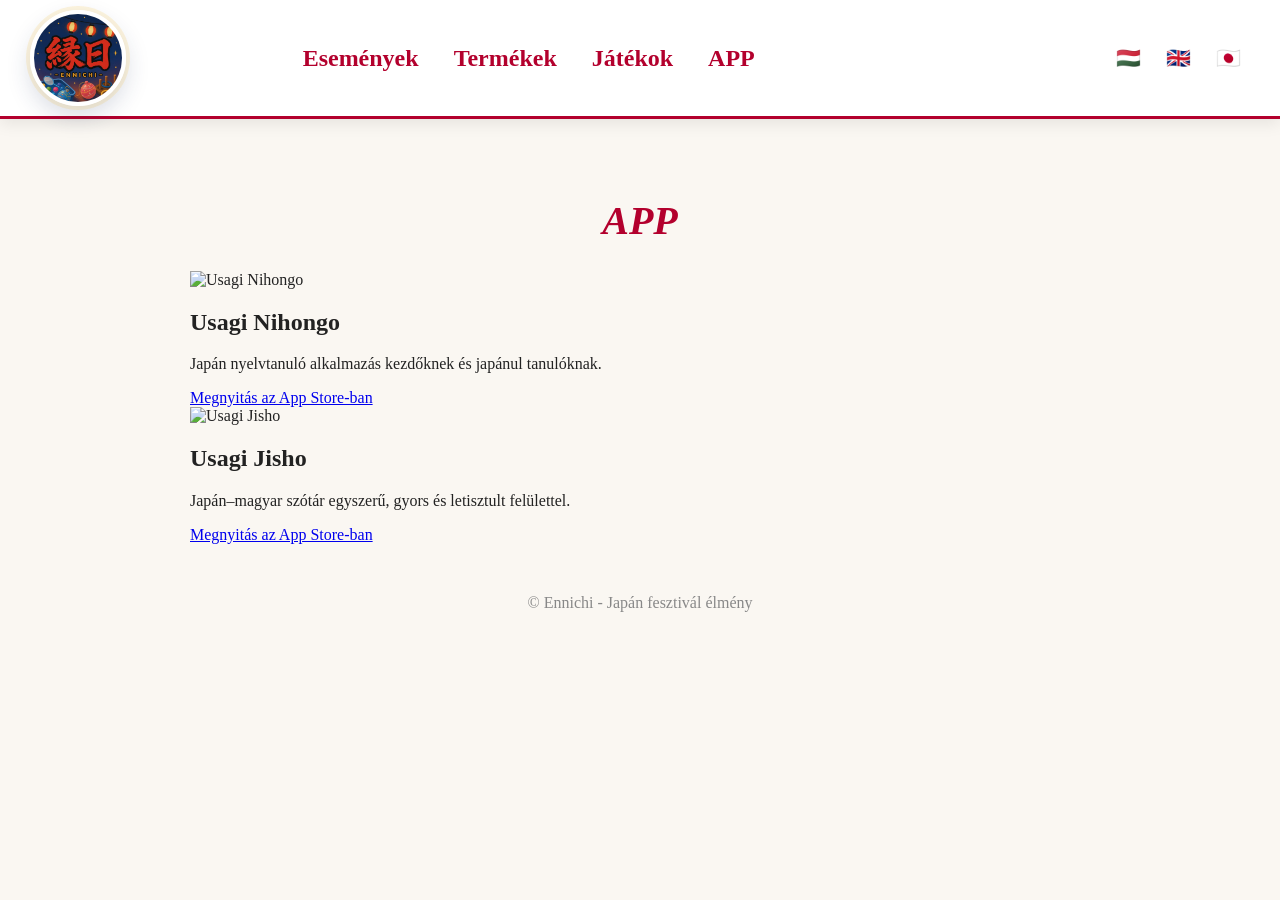
==== commit 7829f0d2: "Update app links and content in app.html" ====
--- a/app.html
+++ b/app.html
@@ -19,7 +19,7 @@
     <a href="esemenyek.html" id="nav-events">Események</a>
     <a href="termekek.html" id="nav-products">Termékek</a>
     <a href="jatekok.html" id="nav-games">Játékok</a>
-    <a href="app.html" id="nav-games">APP</a>
+    <a href="app.html" id="nav-app">APP</a>
   </div>
 
   <div class="lang-switcher">
@@ -36,25 +36,56 @@
     <div class="apps-grid">
 
         <div class="app-card">
-            <img src="https://is1-ssl.mzstatic.com/image/thumb/PurpleSource211/v4/4c/20/84/4c2084ef-0a31-43d9-4554-793fff844f0b/Placeholder.mill/200x200bb-75.webp" alt="Usagi Nihongo" id="alt-usaginihongo">
-            <div class="app-content">
-                <h2 id="app1-title">Usagi Nihongo</h2>
-                <p id="app1-text">
-                   https://apps.apple.com/hu/app/usagi-nihongo/id6761908995?l=hu
-                </p>
-            </div>
-        </div>
-        
-        <div class="app-card">
-            <img src="https://is1-ssl.mzstatic.com/image/thumb/PurpleSource211/v4/6b/fc/fd/6bfcfdac-ccae-8989-c1a0-144f498bf41f/Placeholder.mill/200x200bb-75.webp" alt="Usagi Jisho" id="alt-usagijisho">
-            <div class="app-content">
-                <h2 id="app2-title">Usagi Jisho</h2>
-                <p id="app2-text">
-                    https://apps.apple.com/hu/app/usagi-jisho/id6811550857?l=hu
-                </p>
-            </div>
-        </div>
-     
+  <img
+    src="https://is1-ssl.mzstatic.com/image/thumb/PurpleSource211/v4/4c/20/84/4c2084ef-0a31-43d9-4554-793fff844f0b/Placeholder.mill/200x200bb-75.webp"
+    alt="Usagi Nihongo"
+    id="alt-usaginihongo"
+    width="200"
+    height="200">
+
+  <div class="app-content">
+    <h2 id="app1-title">Usagi Nihongo</h2>
+
+    <p id="app1-text">
+      Japán nyelvtanuló alkalmazás kezdőknek és japánul tanulóknak.
+    </p>
+
+    <a
+      href="https://apps.apple.com/hu/app/usagi-nihongo/id6761908995?l=hu"
+      target="_blank"
+      rel="noopener noreferrer"
+      class="app-store-link"
+      id="app1-link">
+      Megnyitás az App Store-ban
+    </a>
+  </div>
+</div>
+
+<div class="app-card">
+  <img
+    src="https://is1-ssl.mzstatic.com/image/thumb/PurpleSource211/v4/6b/fc/fd/6bfcfdac-ccae-8989-c1a0-144f498bf41f/Placeholder.mill/200x200bb-75.webp"
+    alt="Usagi Jisho"
+    id="alt-usagijisho"
+    width="200"
+    height="200">
+
+  <div class="app-content">
+    <h2 id="app2-title">Usagi Jisho</h2>
+
+    <p id="app2-text">
+      Japán–magyar szótár egyszerű, gyors és letisztult felülettel.
+    </p>
+
+    <a
+      href="https://apps.apple.com/hu/app/usagi-jisho/id6811550857?l=hu"
+      target="_blank"
+      rel="noopener noreferrer"
+      class="app-store-link"
+      id="app2-link">
+      Megnyitás az App Store-ban
+    </a>
+  </div>
+</div>
        
     </div>
 
@@ -75,37 +106,53 @@
     app1Title: "Usagi Nihongo",
     app1Text: "",
     app2Title: "Usagi Jisho",
-    app2Text: "",
+    app2Text: "Usagi Jisho – japán–magyar szótár egyszerű, gyors és letisztult felülettel.",
     altLogo: "Ennichi logó",
 
     footerText: "© Ennichi - Japán fesztivál élmény"
   },
   en: {
-    pageTitle: "Games | Ennichi",
-    navEvents: "Events",
-    navProducts: "Products",
-    navGames: "Games",
-    pageHeading: "Our APP",
-    app1Title: "Usagi Nihongo",
-    app1Text: "",
-    app2Title: "Usagi Jisho",
-    app2Text: "",
-    altLogo: "Ennichi logo",
-    footerText: "© Ennichi - Japanese festival experience"
-  },
-  jp: {
-    pageTitle: "ゲーム | Ennichi",
-    navEvents: "イベント",
-    navProducts: "商品",
-    navGames: "ゲーム",
-    pageHeading: "アプリ",
-    app1Title: "Usagi Nihongo",
-    app1Text: "",
-    app2Title: "Usagi Jisho",
-    app2Text: "",
-    altLogo: "Ennichi ロゴ",
-    footerText: "© Ennichi - 日本のお祭り体験"
-  }
+  pageTitle: "Apps | Ennichi",
+  navEvents: "Events",
+  navProducts: "Products",
+  navGames: "Games",
+  navApps: "Apps",
+  pageHeading: "Japanese language apps",
+
+  app1Title: "Usagi Nihongo",
+  app1Text: "A fun and easy-to-use app for learning Japanese.",
+
+  app2Title: "Usagi Jisho",
+  app2Text: "A simple and fast Japanese–Hungarian dictionary.",
+
+  altLogo: "Ennichi logo",
+  altUsagiNihongo: "Usagi Nihongo app icon",
+  altUsagiJisho: "Usagi Jisho app icon",
+
+  appLinkText: "Open in the App Store",
+  footerText: "© Ennichi - Japanese festival experience"
+}
+ jp: {
+  pageTitle: "アプリ | Ennichi",
+  navEvents: "イベント",
+  navProducts: "商品",
+  navGames: "ゲーム",
+  navApps: "アプリ",
+  pageHeading: "日本語学習アプリ",
+
+  app1Title: "Usagi Nihongo",
+  app1Text: "楽しく簡単に日本語を学べるアプリです。",
+
+  app2Title: "Usagi Jisho",
+  app2Text: "シンプルで使いやすい日本語・ハンガリー語辞書です。",
+
+  altLogo: "Ennichi ロゴ",
+  altUsagiNihongo: "Usagi Nihongoアプリのアイコン",
+  altUsagiJisho: "Usagi Jishoアプリのアイコン",
+
+  appLinkText: "App Storeで見る",
+  footerText: "© Ennichi - 日本のお祭り体験"
+}
 };
 
 function setLanguage(lang) {
@@ -121,27 +168,13 @@
   document.getElementById("nav-games").textContent = translations[lang].navGames;
   document.getElementById("page-heading").textContent = translations[lang].pageHeading;
 
-  document.getElementById("game1-title").textContent = translations[lang].game1Title;
-  document.getElementById("game1-text").textContent = translations[lang].game1Text;
-  document.getElementById("game2-title").textContent = translations[lang].game2Title;
-  document.getElementById("game2-text").textContent = translations[lang].game2Text;
-  document.getElementById("game3-title").textContent = translations[lang].game3Title;
-  document.getElementById("game3-text").textContent = translations[lang].game3Text;
-  document.getElementById("game4-title").textContent = translations[lang].game4Title;
-  document.getElementById("game4-text").textContent = translations[lang].game4Text;
-  document.getElementById("game5-title").textContent = translations[lang].game5Title;
-  document.getElementById("game5-text").textContent = translations[lang].game5Text;
-  document.getElementById("game6-title").textContent = translations[lang].game6Title;
-  document.getElementById("game6-text").textContent = translations[lang].game6Text;
+  document.getElementById("app1-title").textContent = translations[lang].game1Title;
+  document.getElementById("app1-text").textContent = translations[lang].game1Text;
+  document.getElementById("app2-title").textContent = translations[lang].game2Title;
+  document.getElementById("app2-text").textContent = translations[lang].game2Text;
 
   document.getElementById("logo-img").alt = translations[lang].altLogo;
-  document.getElementById("alt-superball").alt = translations[lang].altSuperball;
-  document.getElementById("alt-yoyo").alt = translations[lang].altYoyo;
-  document.getElementById("alt-katanuki").alt = translations[lang].altKatanuki;
-  document.getElementById("alt-radir").alt = translations[lang].altRadir;
-  document.getElementById("alt-senbonbiki").alt = translations[lang].altSenbonbiki;
-  document.getElementById("alt-catmachine").alt = translations[lang].altCatmachine;
-  document.getElementById("more-text").textContent = translations[lang].moreText;
+    
   document.getElementById("footer-text").textContent = translations[lang].footerText;
 
   document.querySelectorAll(".lang-btn").forEach(btn => btn.classList.remove("active"));
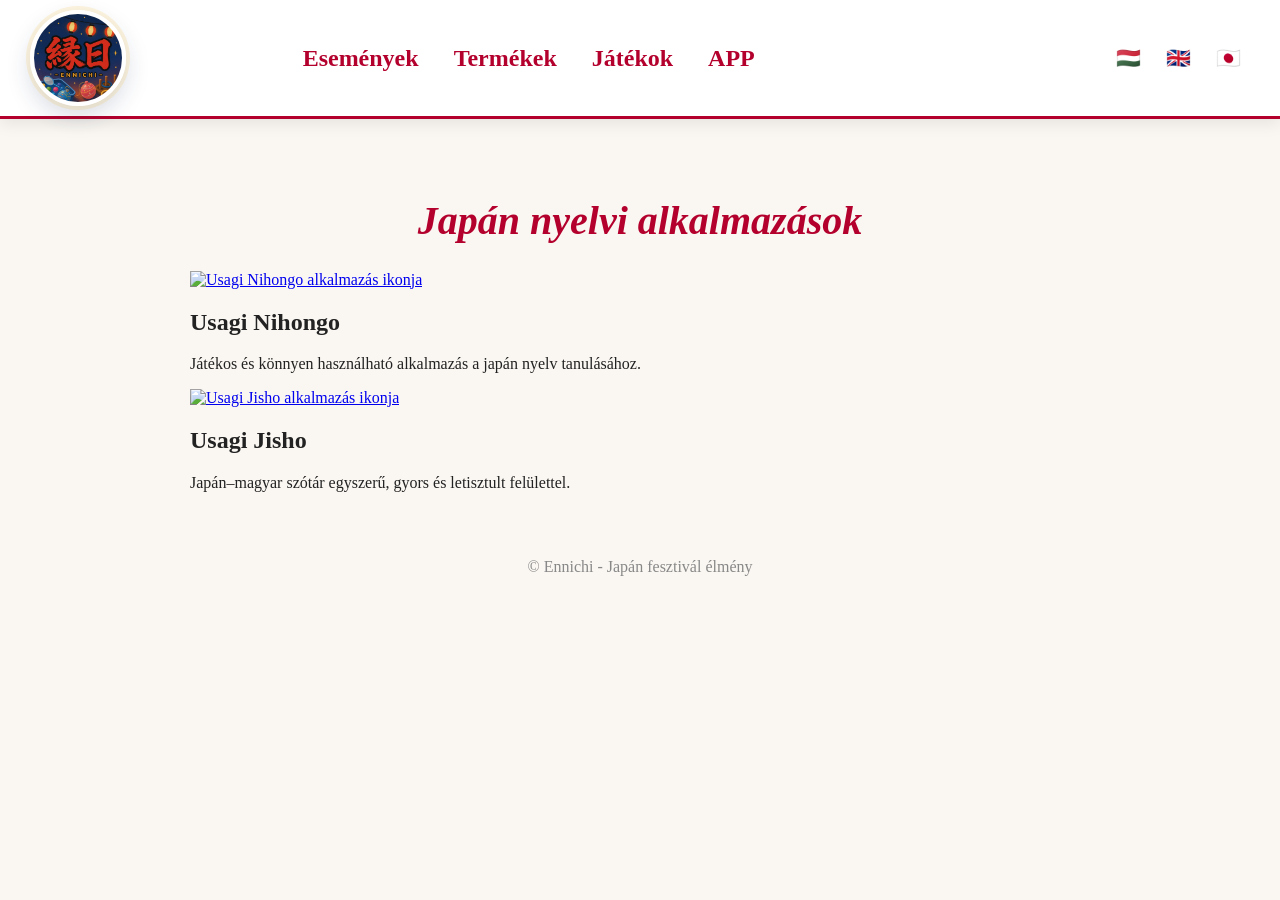
==== commit 157cd358: "Update app.html for language and title changes" ====
--- a/app.html
+++ b/app.html
@@ -3,194 +3,261 @@
 <head>
     <meta charset="UTF-8">
     <meta name="viewport" content="width=device-width, initial-scale=1.0">
-    <title>APP | Ennichi</title>
-    <link href="https://fonts.googleapis.com/css2?family=Montserrat:wght@400;700&family=Playfair+Display:ital,wght@1,700&display=swap" rel="stylesheet">
+
+    <title>Alkalmazások | Ennichi</title>
+
+    <link
+        href="https://fonts.googleapis.com/css2?family=Montserrat:wght@400;700&family=Playfair+Display:ital,wght@1,700&display=swap"
+        rel="stylesheet">
+
     <link rel="stylesheet" href="css/style.css">
     <link rel="icon" href="Kepek/ennichi.ico">
 </head>
+
 <body>
 
 <nav>
-  <a href="index.html" class="logo">
-    <img src="Kepek/ennichi.jpg" alt="Ennichi logó" id="logo-img">
-  </a>
-
-  <div class="menu">
-    <a href="esemenyek.html" id="nav-events">Események</a>
-    <a href="termekek.html" id="nav-products">Termékek</a>
-    <a href="jatekok.html" id="nav-games">Játékok</a>
-    <a href="app.html" id="nav-app">APP</a>
-  </div>
-
-  <div class="lang-switcher">
-    <button type="button" class="lang-btn active" onclick="setLanguage('hu')" aria-label="Magyar nyelv">🇭🇺</button>
-    <button type="button" class="lang-btn" onclick="setLanguage('en')" aria-label="English language">🇬🇧</button>
-    <button type="button" class="lang-btn" onclick="setLanguage('jp')" aria-label="日本語">🇯🇵</button>
-  </div>
+    <a href="index.html" class="logo">
+        <img
+            src="Kepek/ennichi.jpg"
+            alt="Ennichi logó"
+            id="logo-img">
+    </a>
+
+    <div class="menu">
+        <a href="esemenyek.html" id="nav-events">Események</a>
+        <a href="termekek.html" id="nav-products">Termékek</a>
+        <a href="jatekok.html" id="nav-games">Játékok</a>
+        <a href="app.html" id="nav-app">APP</a>
+    </div>
+
+    <div class="lang-switcher">
+        <button
+            type="button"
+            class="lang-btn active"
+            onclick="setLanguage('hu')"
+            aria-label="Magyar nyelv">
+            🇭🇺
+        </button>
+
+        <button
+            type="button"
+            class="lang-btn"
+            onclick="setLanguage('en')"
+            aria-label="English language">
+            🇬🇧
+        </button>
+
+        <button
+            type="button"
+            class="lang-btn"
+            onclick="setLanguage('jp')"
+            aria-label="日本語">
+            🇯🇵
+        </button>
+    </div>
 </nav>
-    
+
 <main class="container">
 
-    <h1 class="wb-stl-custom1" id="page-heading">APP</h1>
+    <h1 class="wb-stl-custom1" id="page-heading">
+        Japán nyelvi alkalmazások
+    </h1>
 
     <div class="apps-grid">
 
-        <div class="app-card">
-  <img
-    src="https://is1-ssl.mzstatic.com/image/thumb/PurpleSource211/v4/4c/20/84/4c2084ef-0a31-43d9-4554-793fff844f0b/Placeholder.mill/200x200bb-75.webp"
-    alt="Usagi Nihongo"
-    id="alt-usaginihongo"
-    width="200"
-    height="200">
-
-  <div class="app-content">
-    <h2 id="app1-title">Usagi Nihongo</h2>
-
-    <p id="app1-text">
-      Japán nyelvtanuló alkalmazás kezdőknek és japánul tanulóknak.
-    </p>
-
-    <a
-      href="https://apps.apple.com/hu/app/usagi-nihongo/id6761908995?l=hu"
-      target="_blank"
-      rel="noopener noreferrer"
-      class="app-store-link"
-      id="app1-link">
-      Megnyitás az App Store-ban
-    </a>
-  </div>
-</div>
-
-<div class="app-card">
-  <img
-    src="https://is1-ssl.mzstatic.com/image/thumb/PurpleSource211/v4/6b/fc/fd/6bfcfdac-ccae-8989-c1a0-144f498bf41f/Placeholder.mill/200x200bb-75.webp"
-    alt="Usagi Jisho"
-    id="alt-usagijisho"
-    width="200"
-    height="200">
-
-  <div class="app-content">
-    <h2 id="app2-title">Usagi Jisho</h2>
-
-    <p id="app2-text">
-      Japán–magyar szótár egyszerű, gyors és letisztult felülettel.
-    </p>
-
-    <a
-      href="https://apps.apple.com/hu/app/usagi-jisho/id6811550857?l=hu"
-      target="_blank"
-      rel="noopener noreferrer"
-      class="app-store-link"
-      id="app2-link">
-      Megnyitás az App Store-ban
-    </a>
-  </div>
-</div>
-       
+        <!-- Usagi Nihongo -->
+        <article class="app-card">
+
+            <a
+                href="https://apps.apple.com/hu/app/usagi-nihongo/id6761908995?l=hu"
+                target="_blank"
+                rel="noopener noreferrer"
+                class="app-image-link"
+                aria-label="Usagi Nihongo megnyitása az App Store-ban">
+
+                <img
+                    src="https://is1-ssl.mzstatic.com/image/thumb/PurpleSource211/v4/4c/20/84/4c2084ef-0a31-43d9-4554-793fff844f0b/Placeholder.mill/200x200bb-75.webp"
+                    alt="Usagi Nihongo alkalmazás ikonja"
+                    id="alt-usaginihongo"
+                    width="200"
+                    height="200"
+                    loading="lazy">
+            </a>
+
+            <div class="app-content">
+                <h2 id="app1-title">
+                    Usagi Nihongo
+                </h2>
+
+                <p id="app1-text">
+                    Játékos és könnyen használható alkalmazás a japán nyelv tanulásához.
+                </p>
+            </div>
+
+        </article>
+
+        <!-- Usagi Jisho -->
+        <article class="app-card">
+
+            <a
+                href="https://apps.apple.com/hu/app/usagi-jisho/id6811550857?l=hu"
+                target="_blank"
+                rel="noopener noreferrer"
+                class="app-image-link"
+                aria-label="Usagi Jisho megnyitása az App Store-ban">
+
+                <img
+                    src="https://is1-ssl.mzstatic.com/image/thumb/PurpleSource211/v4/6b/fc/fd/6bfcfdac-ccae-8989-c1a0-144f498bf41f/Placeholder.mill/200x200bb-75.webp"
+                    alt="Usagi Jisho alkalmazás ikonja"
+                    id="alt-usagijisho"
+                    width="200"
+                    height="200"
+                    loading="lazy">
+            </a>
+
+            <div class="app-content">
+                <h2 id="app2-title">
+                    Usagi Jisho
+                </h2>
+
+                <p id="app2-text">
+                    Japán–magyar szótár egyszerű, gyors és letisztult felülettel.
+                </p>
+            </div>
+
+        </article>
+
     </div>
 
 </main>
-    
+
 <footer id="footer-text">
-  © Ennichi - Japán fesztivál élmény
+    © Ennichi - Japán fesztivál élmény
 </footer>
 
 <script>
 const translations = {
-  hu: {
-    pageTitle: "Játékok | Ennichi",
-    navEvents: "Események",
-    navProducts: "Termékek",
-    navGames: "Játékok",
-    pageHeading: "APP",
-    app1Title: "Usagi Nihongo",
-    app1Text: "",
-    app2Title: "Usagi Jisho",
-    app2Text: "Usagi Jisho – japán–magyar szótár egyszerű, gyors és letisztult felülettel.",
-    altLogo: "Ennichi logó",
-
-    footerText: "© Ennichi - Japán fesztivál élmény"
-  },
-  en: {
-  pageTitle: "Apps | Ennichi",
-  navEvents: "Events",
-  navProducts: "Products",
-  navGames: "Games",
-  navApps: "Apps",
-  pageHeading: "Japanese language apps",
-
-  app1Title: "Usagi Nihongo",
-  app1Text: "A fun and easy-to-use app for learning Japanese.",
-
-  app2Title: "Usagi Jisho",
-  app2Text: "A simple and fast Japanese–Hungarian dictionary.",
-
-  altLogo: "Ennichi logo",
-  altUsagiNihongo: "Usagi Nihongo app icon",
-  altUsagiJisho: "Usagi Jisho app icon",
-
-  appLinkText: "Open in the App Store",
-  footerText: "© Ennichi - Japanese festival experience"
+    hu: {
+        pageTitle: "Alkalmazások | Ennichi",
+        navEvents: "Események",
+        navProducts: "Termékek",
+        navGames: "Játékok",
+        navApp: "APP",
+
+        pageHeading: "Japán nyelvi alkalmazások",
+
+        app1Title: "Usagi Nihongo",
+        app1Text: "Játékos és könnyen használható alkalmazás a japán nyelv tanulásához.",
+
+        app2Title: "Usagi Jisho",
+        app2Text: "Japán–magyar szótár egyszerű, gyors és letisztult felülettel.",
+
+        altLogo: "Ennichi logó",
+        altUsagiNihongo: "Usagi Nihongo alkalmazás ikonja",
+        altUsagiJisho: "Usagi Jisho alkalmazás ikonja",
+
+        footerText: "© Ennichi - Japán fesztivál élmény"
+    },
+
+    en: {
+        pageTitle: "Apps | Ennichi",
+        navEvents: "Events",
+        navProducts: "Products",
+        navGames: "Games",
+        navApp: "Apps",
+
+        pageHeading: "Japanese language apps",
+
+        app1Title: "Usagi Nihongo",
+        app1Text: "A fun and easy-to-use app for learning Japanese.",
+
+        app2Title: "Usagi Jisho",
+        app2Text: "A simple and fast Japanese–Hungarian dictionary.",
+
+        altLogo: "Ennichi logo",
+        altUsagiNihongo: "Usagi Nihongo app icon",
+        altUsagiJisho: "Usagi Jisho app icon",
+
+        footerText: "© Ennichi - Japanese festival experience"
+    },
+
+    jp: {
+        pageTitle: "アプリ | Ennichi",
+        navEvents: "イベント",
+        navProducts: "商品",
+        navGames: "ゲーム",
+        navApp: "アプリ",
+
+        pageHeading: "日本語学習アプリ",
+
+        app1Title: "Usagi Nihongo",
+        app1Text: "楽しく簡単に日本語を学べるアプリです。",
+
+        app2Title: "Usagi Jisho",
+        app2Text: "シンプルで使いやすい日本語・ハンガリー語辞書です。",
+
+        altLogo: "Ennichi ロゴ",
+        altUsagiNihongo: "Usagi Nihongoアプリのアイコン",
+        altUsagiJisho: "Usagi Jishoアプリのアイコン",
+
+        footerText: "© Ennichi - 日本のお祭り体験"
+    }
+};
+
+function setLanguage(lang) {
+    try {
+        localStorage.setItem("selectedLanguage", lang);
+    } catch (e) {}
+
+    const text = translations[lang];
+
+    document.documentElement.lang = lang;
+    document.title = text.pageTitle;
+
+    document.getElementById("nav-events").textContent = text.navEvents;
+    document.getElementById("nav-products").textContent = text.navProducts;
+    document.getElementById("nav-games").textContent = text.navGames;
+    document.getElementById("nav-app").textContent = text.navApp;
+
+    document.getElementById("page-heading").textContent = text.pageHeading;
+
+    document.getElementById("app1-title").textContent = text.app1Title;
+    document.getElementById("app1-text").textContent = text.app1Text;
+
+    document.getElementById("app2-title").textContent = text.app2Title;
+    document.getElementById("app2-text").textContent = text.app2Text;
+
+    document.getElementById("logo-img").alt = text.altLogo;
+    document.getElementById("alt-usaginihongo").alt = text.altUsagiNihongo;
+    document.getElementById("alt-usagijisho").alt = text.altUsagiJisho;
+
+    document.getElementById("footer-text").textContent = text.footerText;
+
+    document.querySelectorAll(".lang-btn").forEach(button => {
+        button.classList.remove("active");
+    });
+
+    const activeButton = document.querySelector(
+        `[onclick="setLanguage('${lang}')"]`
+    );
+
+    if (activeButton) {
+        activeButton.classList.add("active");
+    }
 }
- jp: {
-  pageTitle: "アプリ | Ennichi",
-  navEvents: "イベント",
-  navProducts: "商品",
-  navGames: "ゲーム",
-  navApps: "アプリ",
-  pageHeading: "日本語学習アプリ",
-
-  app1Title: "Usagi Nihongo",
-  app1Text: "楽しく簡単に日本語を学べるアプリです。",
-
-  app2Title: "Usagi Jisho",
-  app2Text: "シンプルで使いやすい日本語・ハンガリー語辞書です。",
-
-  altLogo: "Ennichi ロゴ",
-  altUsagiNihongo: "Usagi Nihongoアプリのアイコン",
-  altUsagiJisho: "Usagi Jishoアプリのアイコン",
-
-  appLinkText: "App Storeで見る",
-  footerText: "© Ennichi - 日本のお祭り体験"
-}
-};
-
-function setLanguage(lang) {
-  try {
-    localStorage.setItem("selectedLanguage", lang);
-  } catch (e) {}
-
-  document.documentElement.lang = lang;
-  document.title = translations[lang].pageTitle;
-
-  document.getElementById("nav-events").textContent = translations[lang].navEvents;
-  document.getElementById("nav-products").textContent = translations[lang].navProducts;
-  document.getElementById("nav-games").textContent = translations[lang].navGames;
-  document.getElementById("page-heading").textContent = translations[lang].pageHeading;
-
-  document.getElementById("app1-title").textContent = translations[lang].game1Title;
-  document.getElementById("app1-text").textContent = translations[lang].game1Text;
-  document.getElementById("app2-title").textContent = translations[lang].game2Title;
-  document.getElementById("app2-text").textContent = translations[lang].game2Text;
-
-  document.getElementById("logo-img").alt = translations[lang].altLogo;
-    
-  document.getElementById("footer-text").textContent = translations[lang].footerText;
-
-  document.querySelectorAll(".lang-btn").forEach(btn => btn.classList.remove("active"));
-  document.querySelector(`[onclick="setLanguage('${lang}')"]`).classList.add("active");
-}
 
 document.addEventListener("DOMContentLoaded", function () {
-  let savedLanguage = "hu";
-
-  try {
-    savedLanguage = localStorage.getItem("selectedLanguage") || "hu";
-  } catch (e) {}
-
-  setLanguage(savedLanguage);
+    let savedLanguage = "hu";
+
+    try {
+        savedLanguage =
+            localStorage.getItem("selectedLanguage") || "hu";
+    } catch (e) {}
+
+    setLanguage(savedLanguage);
 });
 </script>
-    
+
 </body>
 </html>
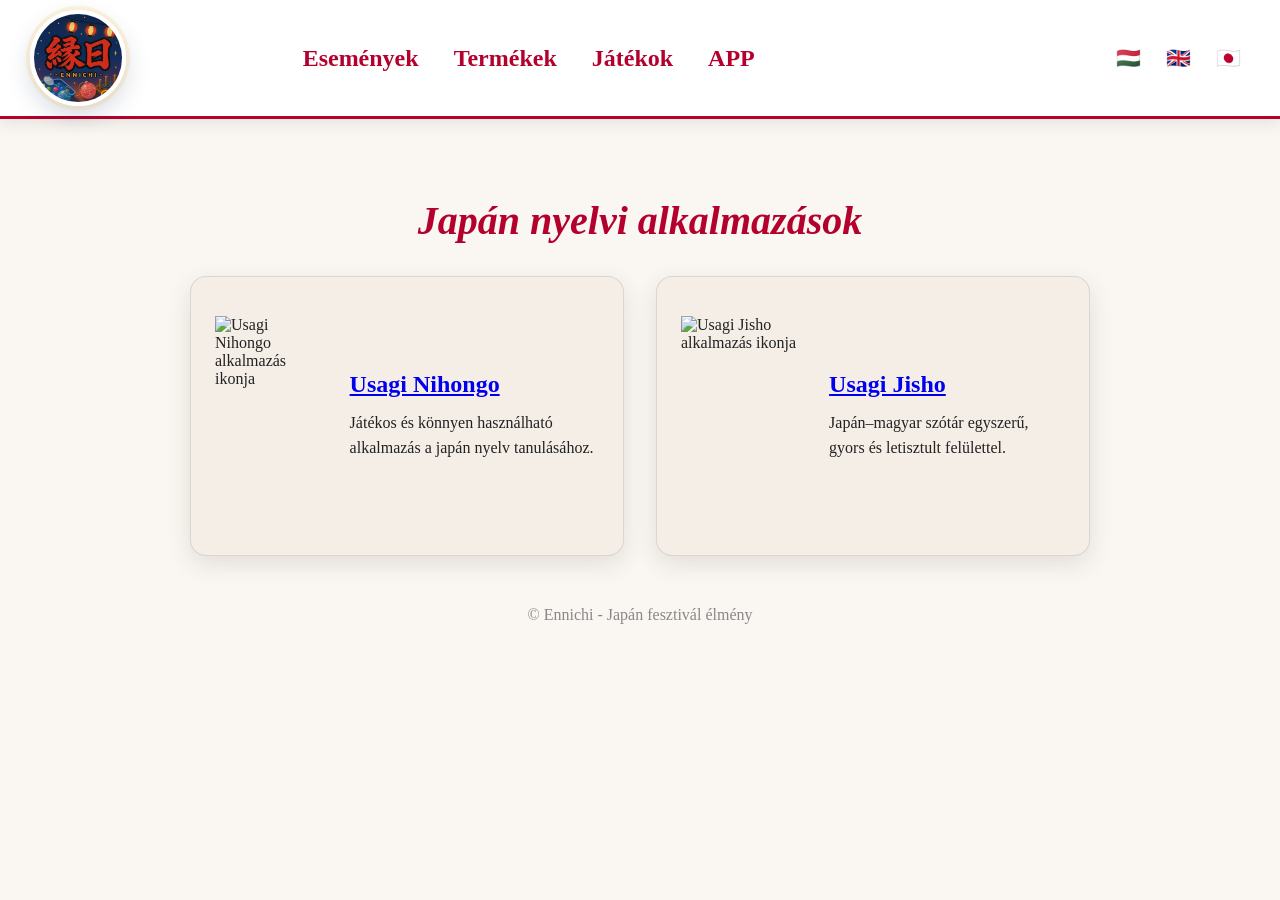
==== commit c0404ee4: "Refactor app-card links and images in app.html" ====
--- a/app.html
+++ b/app.html
@@ -66,69 +66,65 @@
 
     <div class="apps-grid">
 
-        <!-- Usagi Nihongo -->
-        <article class="app-card">
-
-            <a
-                href="https://apps.apple.com/hu/app/usagi-nihongo/id6761908995?l=hu"
-                target="_blank"
-                rel="noopener noreferrer"
-                class="app-image-link"
-                aria-label="Usagi Nihongo megnyitása az App Store-ban">
-
-                <img
-                    src="https://is1-ssl.mzstatic.com/image/thumb/PurpleSource211/v4/4c/20/84/4c2084ef-0a31-43d9-4554-793fff844f0b/Placeholder.mill/200x200bb-75.webp"
-                    alt="Usagi Nihongo alkalmazás ikonja"
-                    id="alt-usaginihongo"
-                    width="200"
-                    height="200"
-                    loading="lazy">
-            </a>
-
-            <div class="app-content">
-                <h2 id="app1-title">
-                    Usagi Nihongo
-                </h2>
-
-                <p id="app1-text">
-                    Játékos és könnyen használható alkalmazás a japán nyelv tanulásához.
-                </p>
-            </div>
-
-        </article>
-
-        <!-- Usagi Jisho -->
-        <article class="app-card">
-
-            <a
-                href="https://apps.apple.com/hu/app/usagi-jisho/id6811550857?l=hu"
-                target="_blank"
-                rel="noopener noreferrer"
-                class="app-image-link"
-                aria-label="Usagi Jisho megnyitása az App Store-ban">
-
-                <img
-                    src="https://is1-ssl.mzstatic.com/image/thumb/PurpleSource211/v4/6b/fc/fd/6bfcfdac-ccae-8989-c1a0-144f498bf41f/Placeholder.mill/200x200bb-75.webp"
-                    alt="Usagi Jisho alkalmazás ikonja"
-                    id="alt-usagijisho"
-                    width="200"
-                    height="200"
-                    loading="lazy">
-            </a>
-
-            <div class="app-content">
-                <h2 id="app2-title">
-                    Usagi Jisho
-                </h2>
-
-                <p id="app2-text">
-                    Japán–magyar szótár egyszerű, gyors és letisztult felülettel.
-                </p>
-            </div>
-
-        </article>
-
-    </div>
+    <article class="app-card">
+
+        <img
+            src="https://is1-ssl.mzstatic.com/image/thumb/PurpleSource211/v4/4c/20/84/4c2084ef-0a31-43d9-4554-793fff844f0b/Placeholder.mill/200x200bb-75.webp"
+            alt="Usagi Nihongo alkalmazás ikonja"
+            id="alt-usaginihongo"
+            width="200"
+            height="200"
+            loading="lazy">
+
+        <div class="app-content">
+            <h2>
+                <a
+                    href="https://apps.apple.com/hu/app/usagi-nihongo/id6761908995?l=hu"
+                    target="_blank"
+                    rel="noopener noreferrer"
+                    class="app-card-link"
+                    id="app1-title-link">
+                    <span id="app1-title">Usagi Nihongo</span>
+                </a>
+            </h2>
+
+            <p id="app1-text">
+                Játékos és könnyen használható alkalmazás a japán nyelv tanulásához.
+            </p>
+        </div>
+
+    </article>
+
+    <article class="app-card">
+
+        <img
+            src="https://is1-ssl.mzstatic.com/image/thumb/PurpleSource211/v4/6b/fc/fd/6bfcfdac-ccae-8989-c1a0-144f498bf41f/Placeholder.mill/200x200bb-75.webp"
+            alt="Usagi Jisho alkalmazás ikonja"
+            id="alt-usagijisho"
+            width="200"
+            height="200"
+            loading="lazy">
+
+        <div class="app-content">
+            <h2>
+                <a
+                    href="https://apps.apple.com/hu/app/usagi-jisho/id6811550857?l=hu"
+                    target="_blank"
+                    rel="noopener noreferrer"
+                    class="app-card-link"
+                    id="app2-title-link">
+                    <span id="app2-title">Usagi Jisho</span>
+                </a>
+            </h2>
+
+            <p id="app2-text">
+                Japán–magyar szótár egyszerű, gyors és letisztult felülettel.
+            </p>
+        </div>
+
+    </article>
+
+</div>
 
 </main>
 
--- a/css/style.css
+++ b/css/style.css
@@ -670,3 +670,78 @@
 .gslide-image img{
     border-radius:15px;
 }
+
+.apps-grid {
+    display: grid;
+    grid-template-columns: repeat(2, minmax(0, 1fr));
+    gap: 2rem;
+    margin-top: 2rem;
+}
+
+.app-card {
+    display: flex;
+    align-items: center;
+    gap: 1.5rem;
+    min-width: 0;
+    min-height: 230px;
+    padding: 1.5rem;
+    border: 1px solid rgba(60, 35, 25, 0.12);
+    border-radius: 1rem;
+    background: #f4eee7;
+    box-shadow: 0 8px 24px rgba(50, 35, 25, 0.12);
+}
+
+.app-image-link {
+    display: block;
+    flex: 0 0 150px;
+    width: 150px;
+    line-height: 0;
+    border-radius: 1rem;
+}
+
+.app-image-link img {
+    display: block;
+    width: 150px;
+    height: 150px;
+    object-fit: cover;
+    border-radius: 1rem;
+    transition:
+        transform 0.2s ease,
+        box-shadow 0.2s ease;
+}
+
+.app-image-link:hover img,
+.app-image-link:focus-visible img {
+    transform: scale(1.05);
+    box-shadow: 0 8px 18px rgba(0, 0, 0, 0.2);
+}
+
+.app-content {
+    min-width: 0;
+}
+
+.app-content h2 {
+    margin: 0 0 0.75rem;
+}
+
+.app-content p {
+    margin: 0;
+    line-height: 1.6;
+}
+
+@media (max-width: 900px) {
+    .apps-grid {
+        grid-template-columns: 1fr;
+    }
+}
+
+@media (max-width: 560px) {
+    .app-card {
+        flex-direction: column;
+        text-align: center;
+    }
+
+    .app-image-link {
+        flex-basis: auto;
+    }
+}
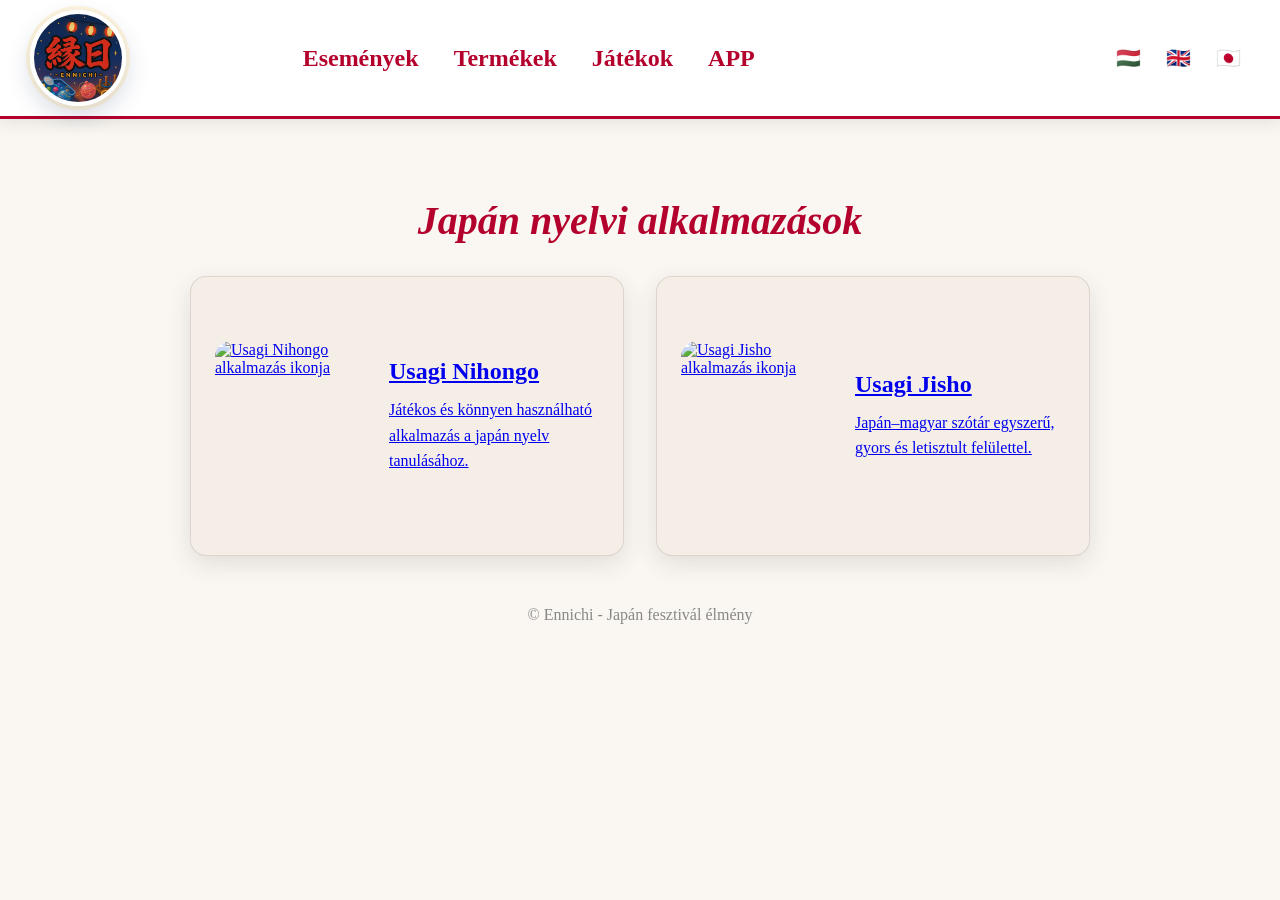
==== commit 452dc9d9: "Refactor app cards to use anchor tags" ====
--- a/app.html
+++ b/app.html
@@ -64,9 +64,13 @@
         Japán nyelvi alkalmazások
     </h1>
 
-    <div class="apps-grid">
-
-    <article class="app-card">
+  <div class="apps-grid">
+
+    <a
+        href="https://apps.apple.com/hu/app/usagi-nihongo/id6761908995?l=hu"
+        target="_blank"
+        rel="noopener noreferrer"
+        class="app-card">
 
         <img
             src="https://is1-ssl.mzstatic.com/image/thumb/PurpleSource211/v4/4c/20/84/4c2084ef-0a31-43d9-4554-793fff844f0b/Placeholder.mill/200x200bb-75.webp"
@@ -77,15 +81,8 @@
             loading="lazy">
 
         <div class="app-content">
-            <h2>
-                <a
-                    href="https://apps.apple.com/hu/app/usagi-nihongo/id6761908995?l=hu"
-                    target="_blank"
-                    rel="noopener noreferrer"
-                    class="app-card-link"
-                    id="app1-title-link">
-                    <span id="app1-title">Usagi Nihongo</span>
-                </a>
+            <h2 id="app1-title">
+                Usagi Nihongo
             </h2>
 
             <p id="app1-text">
@@ -93,9 +90,13 @@
             </p>
         </div>
 
-    </article>
-
-    <article class="app-card">
+    </a>
+
+    <a
+        href="https://apps.apple.com/hu/app/usagi-jisho/id6811550857?l=hu"
+        target="_blank"
+        rel="noopener noreferrer"
+        class="app-card">
 
         <img
             src="https://is1-ssl.mzstatic.com/image/thumb/PurpleSource211/v4/6b/fc/fd/6bfcfdac-ccae-8989-c1a0-144f498bf41f/Placeholder.mill/200x200bb-75.webp"
@@ -106,15 +107,8 @@
             loading="lazy">
 
         <div class="app-content">
-            <h2>
-                <a
-                    href="https://apps.apple.com/hu/app/usagi-jisho/id6811550857?l=hu"
-                    target="_blank"
-                    rel="noopener noreferrer"
-                    class="app-card-link"
-                    id="app2-title-link">
-                    <span id="app2-title">Usagi Jisho</span>
-                </a>
+            <h2 id="app2-title">
+                Usagi Jisho
             </h2>
 
             <p id="app2-text">
@@ -122,9 +116,10 @@
             </p>
         </div>
 
-    </article>
+    </a>
 
 </div>
+
 
 </main>
 
--- a/css/style.css
+++ b/css/style.css
@@ -679,6 +679,7 @@
 }
 
 .app-card {
+    position: relative;
     display: flex;
     align-items: center;
     gap: 1.5rem;
@@ -689,31 +690,23 @@
     border-radius: 1rem;
     background: #f4eee7;
     box-shadow: 0 8px 24px rgba(50, 35, 25, 0.12);
-}
-
-.app-image-link {
+    transition:
+        transform 0.2s ease,
+        box-shadow 0.2s ease;
+}
+
+.app-card:hover {
+    transform: translateY(-4px);
+    box-shadow: 0 12px 30px rgba(50, 35, 25, 0.2);
+}
+
+.app-card img {
     display: block;
     flex: 0 0 150px;
-    width: 150px;
-    line-height: 0;
-    border-radius: 1rem;
-}
-
-.app-image-link img {
-    display: block;
     width: 150px;
     height: 150px;
     object-fit: cover;
     border-radius: 1rem;
-    transition:
-        transform 0.2s ease,
-        box-shadow 0.2s ease;
-}
-
-.app-image-link:hover img,
-.app-image-link:focus-visible img {
-    transform: scale(1.05);
-    box-shadow: 0 8px 18px rgba(0, 0, 0, 0.2);
 }
 
 .app-content {
@@ -724,9 +717,34 @@
     margin: 0 0 0.75rem;
 }
 
+.app-card-link {
+    color: inherit;
+    text-decoration: none;
+}
+
+.app-card-link::after {
+    content: "";
+    position: absolute;
+    inset: 0;
+    z-index: 1;
+    border-radius: inherit;
+}
+
+.app-card-link:hover {
+    text-decoration: underline;
+}
+
+.app-card-link:focus-visible::after {
+    outline: 3px solid #9f1d24;
+    outline-offset: 4px;
+}
+
 .app-content p {
+    position: relative;
+    z-index: 2;
     margin: 0;
     line-height: 1.6;
+    pointer-events: none;
 }
 
 @media (max-width: 900px) {
@@ -741,7 +759,7 @@
         text-align: center;
     }
 
-    .app-image-link {
+    .app-card img {
         flex-basis: auto;
     }
 }
